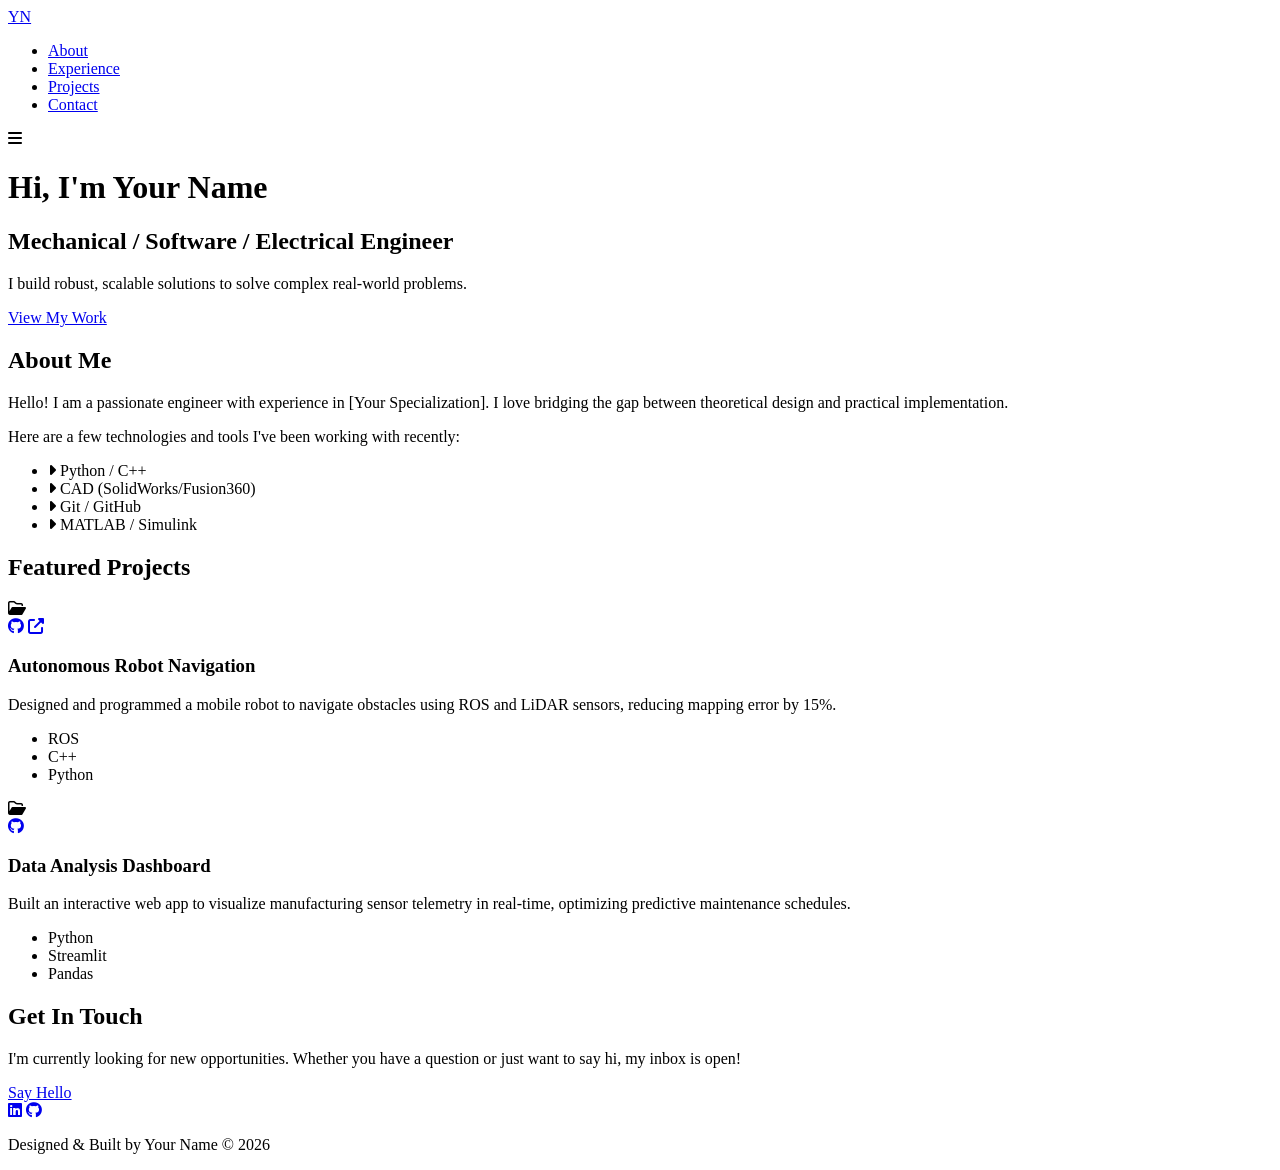
==== index.html @ bf757fcb "Add files via upload" ====
<!DOCTYPE html>
<html lang="en">
<head>
    <meta charset="UTF-8">
    <meta name="viewport" content="width=device-width, initial-scale=1.0">
    <title>Your Name | Engineering Portfolio</title>
    <link rel="stylesheet" href="style.css">
    <link rel="stylesheet" href="https://cdnjs.cloudflare.com/ajax/libs/font-awesome/6.4.0/css/all.min.css">
</head>
<body>

    <nav class="navbar">
        <div class="nav-container">
            <a href="#" class="nav-logo">YN</a>
            <ul class="nav-menu" id="nav-menu">
                <li><a href="#about" class="nav-link">About</a></li>
                <li><a href="#experience" class="nav-link">Experience</a></li>
                <li><a href="#projects" class="nav-link">Projects</a></li>
                <li><a href="#contact" class="nav-link">Contact</a></li>
            </ul>
            <div class="hamburger" id="hamburger">
                <i class="fas fa-bars"></i>
            </div>
        </div>
    </nav>

    <header class="hero">
        <div class="hero-content">
            <h1>Hi, I'm <span class="highlight">Your Name</span></h1>
            <h2>Mechanical / Software / Electrical Engineer</h2>
            <p>I build robust, scalable solutions to solve complex real-world problems.</p>
            <a href="#projects" class="btn">View My Work</a>
        </div>
    </header>

    <section id="about" class="section">
        <h2 class="section-title">About Me</h2>
        <div class="about-container">
            <div class="about-text">
                <p>Hello! I am a passionate engineer with experience in [Your Specialization]. I love bridging the gap between theoretical design and practical implementation.</p>
                <p>Here are a few technologies and tools I've been working with recently:</p>
                <ul class="skills-list">
                    <li><i class="fas fa-caret-right"></i> Python / C++</li>
                    <li><i class="fas fa-caret-right"></i> CAD (SolidWorks/Fusion360)</li>
                    <li><i class="fas fa-caret-right"></i> Git / GitHub</li>
                    <li><i class="fas fa-caret-right"></i> MATLAB / Simulink</li>
                </ul>
            </div>
        </div>
    </section>

    <section id="projects" class="section bg-light">
        <h2 class="section-title">Featured Projects</h2>
        <div class="projects-grid">
            
            <div class="project-card">
                <div class="project-content">
                    <div class="project-icons">
                        <i class="far fa-folder-open folder-icon"></i>
                        <div class="external-links">
                            <a href="#" target="_blank"><i class="fab fa-github"></i></a>
                            <a href="#" target="_blank"><i class="fas fa-external-link-alt"></i></a>
                        </div>
                    </div>
                    <h3>Autonomous Robot Navigation</h3>
                    <p>Designed and programmed a mobile robot to navigate obstacles using ROS and LiDAR sensors, reducing mapping error by 15%.</p>
                    <ul class="project-tech">
                        <li>ROS</li>
                        <li>C++</li>
                        <li>Python</li>
                    </ul>
                </div>
            </div>

            <div class="project-card">
                <div class="project-content">
                    <div class="project-icons">
                        <i class="far fa-folder-open folder-icon"></i>
                        <div class="external-links">
                            <a href="#" target="_blank"><i class="fab fa-github"></i></a>
                        </div>
                    </div>
                    <h3>Data Analysis Dashboard</h3>
                    <p>Built an interactive web app to visualize manufacturing sensor telemetry in real-time, optimizing predictive maintenance schedules.</p>
                    <ul class="project-tech">
                        <li>Python</li>
                        <li>Streamlit</li>
                        <li>Pandas</li>
                    </ul>
                </div>
            </div>

        </div>
    </section>

    <section id="contact" class="section contact-section">
        <h2>Get In Touch</h2>
        <p>I'm currently looking for new opportunities. Whether you have a question or just want to say hi, my inbox is open!</p>
        <a href="mailto:your.email@example.com" class="btn">Say Hello</a>
        <div class="social-links">
            <a href="#" target="_blank"><i class="fab fa-linkedin"></i></a>
            <a href="#" target="_blank"><i class="fab fa-github"></i></a>
        </div>
    </section>

    <footer>
        <p>Designed & Built by Your Name &copy; 2026</p>
    </footer>

    <script src="script.js"></script>
</body>
</html>
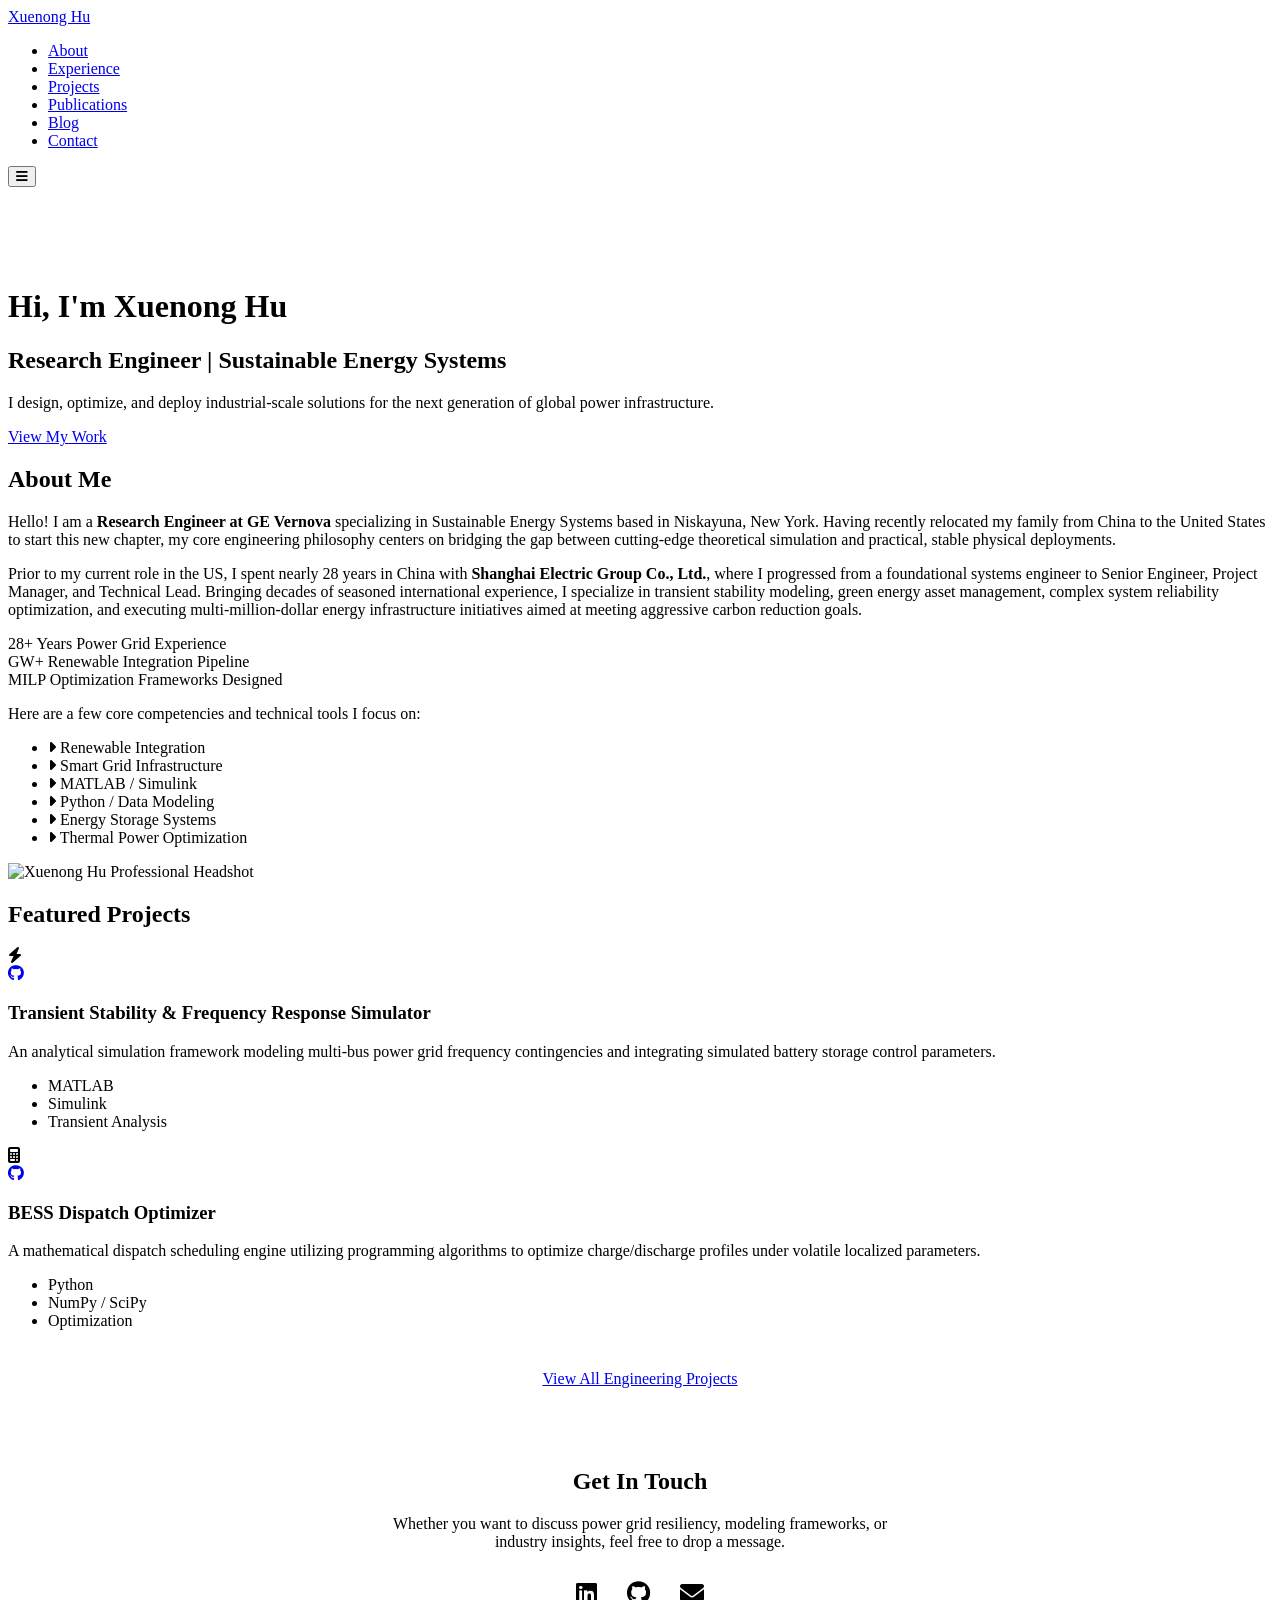
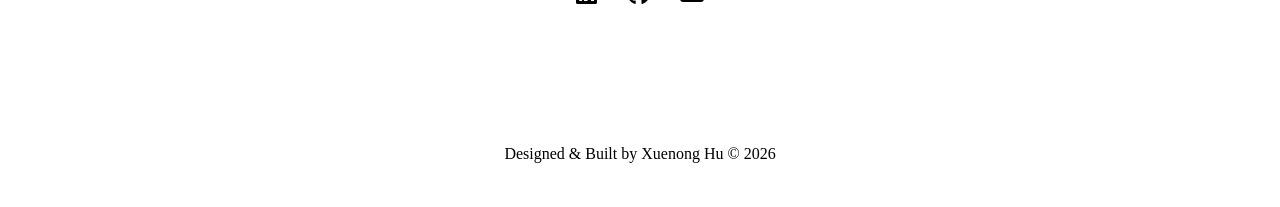
==== commit d5c3b247: "Update index.html" ====
--- a/index.html
+++ b/index.html
@@ -3,110 +3,203 @@
 <head>
     <meta charset="UTF-8">
     <meta name="viewport" content="width=device-width, initial-scale=1.0">
-    <title>Your Name | Engineering Portfolio</title>
+    <title>Xuenong Hu | Engineering Portfolio</title>
     <link rel="stylesheet" href="style.css">
     <link rel="stylesheet" href="https://cdnjs.cloudflare.com/ajax/libs/font-awesome/6.4.0/css/all.min.css">
+
+    <link rel="help" type="text/markdown" href="/llms.txt">
+
+    <meta name="description" content="Professional engineering portfolio of Xuenong Hu, Research Engineer at GE Vernova. Specializing in Sustainable Energy Systems, smart grids, and utility-scale power infrastructure design.">
+    <meta name="keywords" content="Xuenong Hu, GE Vernova, Shanghai Electric, Research Engineer, Power Systems Engineering, Sustainable Energy, Smart Grid, Tsinghua University Portfolio">
+    <meta name="author" content="Xuenong Hu">
+
+    <meta property="og:type" content="website">
+    <meta property="og:url" content="https://xuenonghu.github.io/index.html">
+    <meta property="og:title" content="Xuenong Hu | Sustainable Energy Research Engineer">
+    <meta property="og:description" content="Designing, optimizing, and deploying industrial-scale solutions for the next generation of global power infrastructure.">
+    <meta property="og:image" content="https://xuenonghu.github.io/headshot.jpg">
+
+    <script type="application/ld+json">
+    {
+      "@context": "https://schema.org",
+      "@type": "Person",
+      "name": "Xuenong Hu",
+      "jobTitle": "Research Engineer",
+      "worksFor": {
+        "@type": "Organization",
+        "name": "GE Vernova"
+      },
+      "alumniOf": {
+        "@type": "Organization",
+        "name": "Tsinghua University"
+      },
+      "address": {
+        "@type": "PostalAddress",
+        "addressLocality": "Niskayuna",
+        "addressRegion": "NY",
+        "addressCountry": "US"
+      },
+      "url": "https://xuenonghu.github.io/index.html",
+      "sameAs": [
+        "https://www.linkedin.com/in/xuenong-hu-925019416",
+        "https://github.com/xuenonghu",
+        "https://x.com/XuenongHu",
+        "https://www.instagram.com/xuenong.hu/",
+        "https://www.facebook.com/profile.php?id=61590784588778"
+      ],
+      "knowsAbout": ["Sustainable Energy Systems", "Smart Grid Infrastructure", "Power Systems Engineering", "Transient Stability Modeling", "Renewable Integration"]
+    }
+    </script>
+
+    <style>
+        /* Structural layout corrections to prevent Navbar overlapping hero elements */
+        main {
+            padding-top: 80px;
+        }
+        @media (max-width: 768px) {
+            main {
+                padding-top: 60px;
+            }
+            .hero {
+                height: auto !important;
+                padding: 100px 20px !important;
+            }
+        }
+    </style>
 </head>
 <body>
 
     <nav class="navbar">
         <div class="nav-container">
-            <a href="#" class="nav-logo">YN</a>
+            <a href="#" class="nav-logo">Xuenong Hu</a>
             <ul class="nav-menu" id="nav-menu">
                 <li><a href="#about" class="nav-link">About</a></li>
-                <li><a href="#experience" class="nav-link">Experience</a></li>
-                <li><a href="#projects" class="nav-link">Projects</a></li>
+                <li><a href="experience.html" class="nav-link">Experience</a></li>
+                <li><a href="projects.html" class="nav-link">Projects</a></li>
+                <li><a href="publications.html" class="nav-link">Publications</a></li>
+                <li><a href="blog.html" class="nav-link">Blog</a></li>
                 <li><a href="#contact" class="nav-link">Contact</a></li>
             </ul>
-            <div class="hamburger" id="hamburger">
+            <button class="hamburger" id="hamburger" aria-label="Toggle navigation menu">
                 <i class="fas fa-bars"></i>
-            </div>
+            </button>
         </div>
     </nav>
 
-    <header class="hero">
-        <div class="hero-content">
-            <h1>Hi, I'm <span class="highlight">Your Name</span></h1>
-            <h2>Mechanical / Software / Electrical Engineer</h2>
-            <p>I build robust, scalable solutions to solve complex real-world problems.</p>
-            <a href="#projects" class="btn">View My Work</a>
-        </div>
-    </header>
-
-    <section id="about" class="section">
-        <h2 class="section-title">About Me</h2>
-        <div class="about-container">
-            <div class="about-text">
-                <p>Hello! I am a passionate engineer with experience in [Your Specialization]. I love bridging the gap between theoretical design and practical implementation.</p>
-                <p>Here are a few technologies and tools I've been working with recently:</p>
-                <ul class="skills-list">
-                    <li><i class="fas fa-caret-right"></i> Python / C++</li>
-                    <li><i class="fas fa-caret-right"></i> CAD (SolidWorks/Fusion360)</li>
-                    <li><i class="fas fa-caret-right"></i> Git / GitHub</li>
-                    <li><i class="fas fa-caret-right"></i> MATLAB / Simulink</li>
-                </ul>
-            </div>
-        </div>
-    </section>
-
-    <section id="projects" class="section bg-light">
-        <h2 class="section-title">Featured Projects</h2>
-        <div class="projects-grid">
+    <main>
+        <header class="hero">
+            <div class="hero-content">
+                <h1>Hi, I'm <span class="highlight">Xuenong Hu</span></h1>
+                <h2>Research Engineer | Sustainable Energy Systems</h2>
+                <p>I design, optimize, and deploy industrial-scale solutions for the next generation of global power infrastructure.</p>
+                <a href="projects.html" class="btn">View My Work</a>
+            </div>
+        </header>
+
+        <section id="about" class="section">
+            <h2 class="section-title">About Me</h2>
+            <div class="about-container">
+                <div class="about-text">
+                    <p>Hello! I am a <strong>Research Engineer at GE Vernova</strong> specializing in Sustainable Energy Systems based in Niskayuna, New York. Having recently relocated my family from China to the United States to start this new chapter, my core engineering philosophy centers on bridging the gap between cutting-edge theoretical simulation and practical, stable physical deployments.</p>
+                    
+                    <p>Prior to my current role in the US, I spent nearly 28 years in China with <strong>Shanghai Electric Group Co., Ltd.</strong>, where I progressed from a foundational systems engineer to Senior Engineer, Project Manager, and Technical Lead. Bringing decades of seasoned international experience, I specialize in transient stability modeling, green energy asset management, complex system reliability optimization, and executing multi-million-dollar energy infrastructure initiatives aimed at meeting aggressive carbon reduction goals.</p>
+                    
+                    <div class="metrics-dashboard">
+                        <div class="metric-item">
+                            <span class="metric-number">28+</span>
+                            <span class="metric-label">Years Power Grid Experience</span>
+                        </div>
+                        <div class="metric-item">
+                            <span class="metric-number">GW+</span>
+                            <span class="metric-label">Renewable Integration Pipeline</span>
+                        </div>
+                        <div class="metric-item">
+                            <span class="metric-number">MILP</span>
+                            <span class="metric-label">Optimization Frameworks Designed</span>
+                        </div>
+                    </div>
+
+                    <p>Here are a few core competencies and technical tools I focus on:</p>
+                    <ul class="skills-list">
+                        <li><i class="fas fa-caret-right class-accent-icon"></i> Renewable Integration</li>
+                        <li><i class="fas fa-caret-right class-accent-icon"></i> Smart Grid Infrastructure</li>
+                        <li><i class="fas fa-caret-right class-accent-icon"></i> MATLAB / Simulink</li>
+                        <li><i class="fas fa-caret-right class-accent-icon"></i> Python / Data Modeling</li>
+                        <li><i class="fas fa-caret-right class-accent-icon"></i> Energy Storage Systems</li>
+                        <li><i class="fas fa-caret-right class-accent-icon"></i> Thermal Power Optimization</li>
+                    </ul>
+                </div>
+
+                <div class="about-image">
+                    <img src="headshot.jpg" alt="Xuenong Hu Professional Headshot" loading="lazy">
+                </div>
+            </div>
+        </section>
+
+        <section id="projects" class="section bg-light">
+            <h2 class="section-title">Featured Projects</h2>
+            <div class="projects-grid">
+                
+                <div class="project-card">
+                    <div class="project-content">
+                        <div class="project-icons">
+                            <i class="fas fa-bolt project-type-icon"></i>
+                            <div class="external-links">
+                                <a href="https://github.com/xuenonghu" target="_blank" rel="noopener me" aria-label="GitHub Repository"><i class="fa-brands fa-github"></i></a>
+                            </div>
+                        </div>
+                        <h3>Transient Stability & Frequency Response Simulator</h3>
+                        <p class="project-description">An analytical simulation framework modeling multi-bus power grid frequency contingencies and integrating simulated battery storage control parameters.</p>
+                        <ul class="project-tech">
+                            <li>MATLAB</li>
+                            <li>Simulink</li>
+                            <li>Transient Analysis</li>
+                        </ul>
+                    </div>
+                </div>
+
+                <div class="project-card">
+                    <div class="project-content">
+                        <div class="project-icons">
+                            <i class="fas fa-calculator project-type-icon"></i>
+                            <div class="external-links">
+                                <a href="https://github.com/xuenonghu" target="_blank" rel="noopener me" aria-label="GitHub Repository"><i class="fa-brands fa-github"></i></a>
+                            </div>
+                        </div>
+                        <h3>BESS Dispatch Optimizer</h3>
+                        <p class="project-description">A mathematical dispatch scheduling engine utilizing programming algorithms to optimize charge/discharge profiles under volatile localized parameters.</p>
+                        <ul class="project-tech">
+                            <li>Python</li>
+                            <li>NumPy / SciPy</li>
+                            <li>Optimization</li>
+                        </ul>
+                    </div>
+                </div>
+
+            </div>
             
-            <div class="project-card">
-                <div class="project-content">
-                    <div class="project-icons">
-                        <i class="far fa-folder-open folder-icon"></i>
-                        <div class="external-links">
-                            <a href="#" target="_blank"><i class="fab fa-github"></i></a>
-                            <a href="#" target="_blank"><i class="fas fa-external-link-alt"></i></a>
-                        </div>
-                    </div>
-                    <h3>Autonomous Robot Navigation</h3>
-                    <p>Designed and programmed a mobile robot to navigate obstacles using ROS and LiDAR sensors, reducing mapping error by 15%.</p>
-                    <ul class="project-tech">
-                        <li>ROS</li>
-                        <li>C++</li>
-                        <li>Python</li>
-                    </ul>
-                </div>
-            </div>
-
-            <div class="project-card">
-                <div class="project-content">
-                    <div class="project-icons">
-                        <i class="far fa-folder-open folder-icon"></i>
-                        <div class="external-links">
-                            <a href="#" target="_blank"><i class="fab fa-github"></i></a>
-                        </div>
-                    </div>
-                    <h3>Data Analysis Dashboard</h3>
-                    <p>Built an interactive web app to visualize manufacturing sensor telemetry in real-time, optimizing predictive maintenance schedules.</p>
-                    <ul class="project-tech">
-                        <li>Python</li>
-                        <li>Streamlit</li>
-                        <li>Pandas</li>
-                    </ul>
-                </div>
-            </div>
-
-        </div>
-    </section>
-
-    <section id="contact" class="section contact-section">
-        <h2>Get In Touch</h2>
-        <p>I'm currently looking for new opportunities. Whether you have a question or just want to say hi, my inbox is open!</p>
-        <a href="mailto:your.email@example.com" class="btn">Say Hello</a>
-        <div class="social-links">
-            <a href="#" target="_blank"><i class="fab fa-linkedin"></i></a>
-            <a href="#" target="_blank"><i class="fab fa-github"></i></a>
-        </div>
-    </section>
-
-    <footer>
-        <p>Designed & Built by Your Name &copy; 2026</p>
+            <div class="section-action-wrapper" style="text-align: center; margin-top: 40px;">
+                <a href="projects.html" class="btn btn-sm">View All Engineering Projects</a>
+            </div>
+        </section>
+
+        <!-- Dynamic Contact Anchor Block -->
+        <section id="contact" class="section" style="padding: 60px 20px; text-align: center;">
+            <h2 class="section-title">Get In Touch</h2>
+            <p style="max-width: 500px; margin: 0 auto 30px auto; color: var(--light-slate);">
+                Whether you want to discuss power grid resiliency, modeling frameworks, or industry insights, feel free to drop a message.
+            </p>
+            <div style="display: flex; justify-content: center; gap: 30px; font-size: 1.5rem;">
+                <a href="https://www.linkedin.com/in/xuenong-hu-925019416" target="_blank" rel="noopener me" style="color: var(--accent);"><i class="fab fa-linkedin"></i></a>
+                <a href="https://github.com/xuenonghu" target="_blank" rel="noopener me" style="color: var(--white);"><i class="fab fa-github"></i></a>
+                <a href="mailto:your-email@example.com" style="color: var(--light-slate);"><i class="fas fa-envelope"></i></a>
+            </div>
+        </section>
+    </main>
+
+    <footer style="padding: 20px 0; text-align: center; border-top: 1px solid rgba(255,255,255,0.05); margin-top: 40px;">
+        <p>Designed & Built by Xuenong Hu &copy; 2026</p>
     </footer>
 
-    <script src="script.js"></script>
 </body>
-</html>+</html>
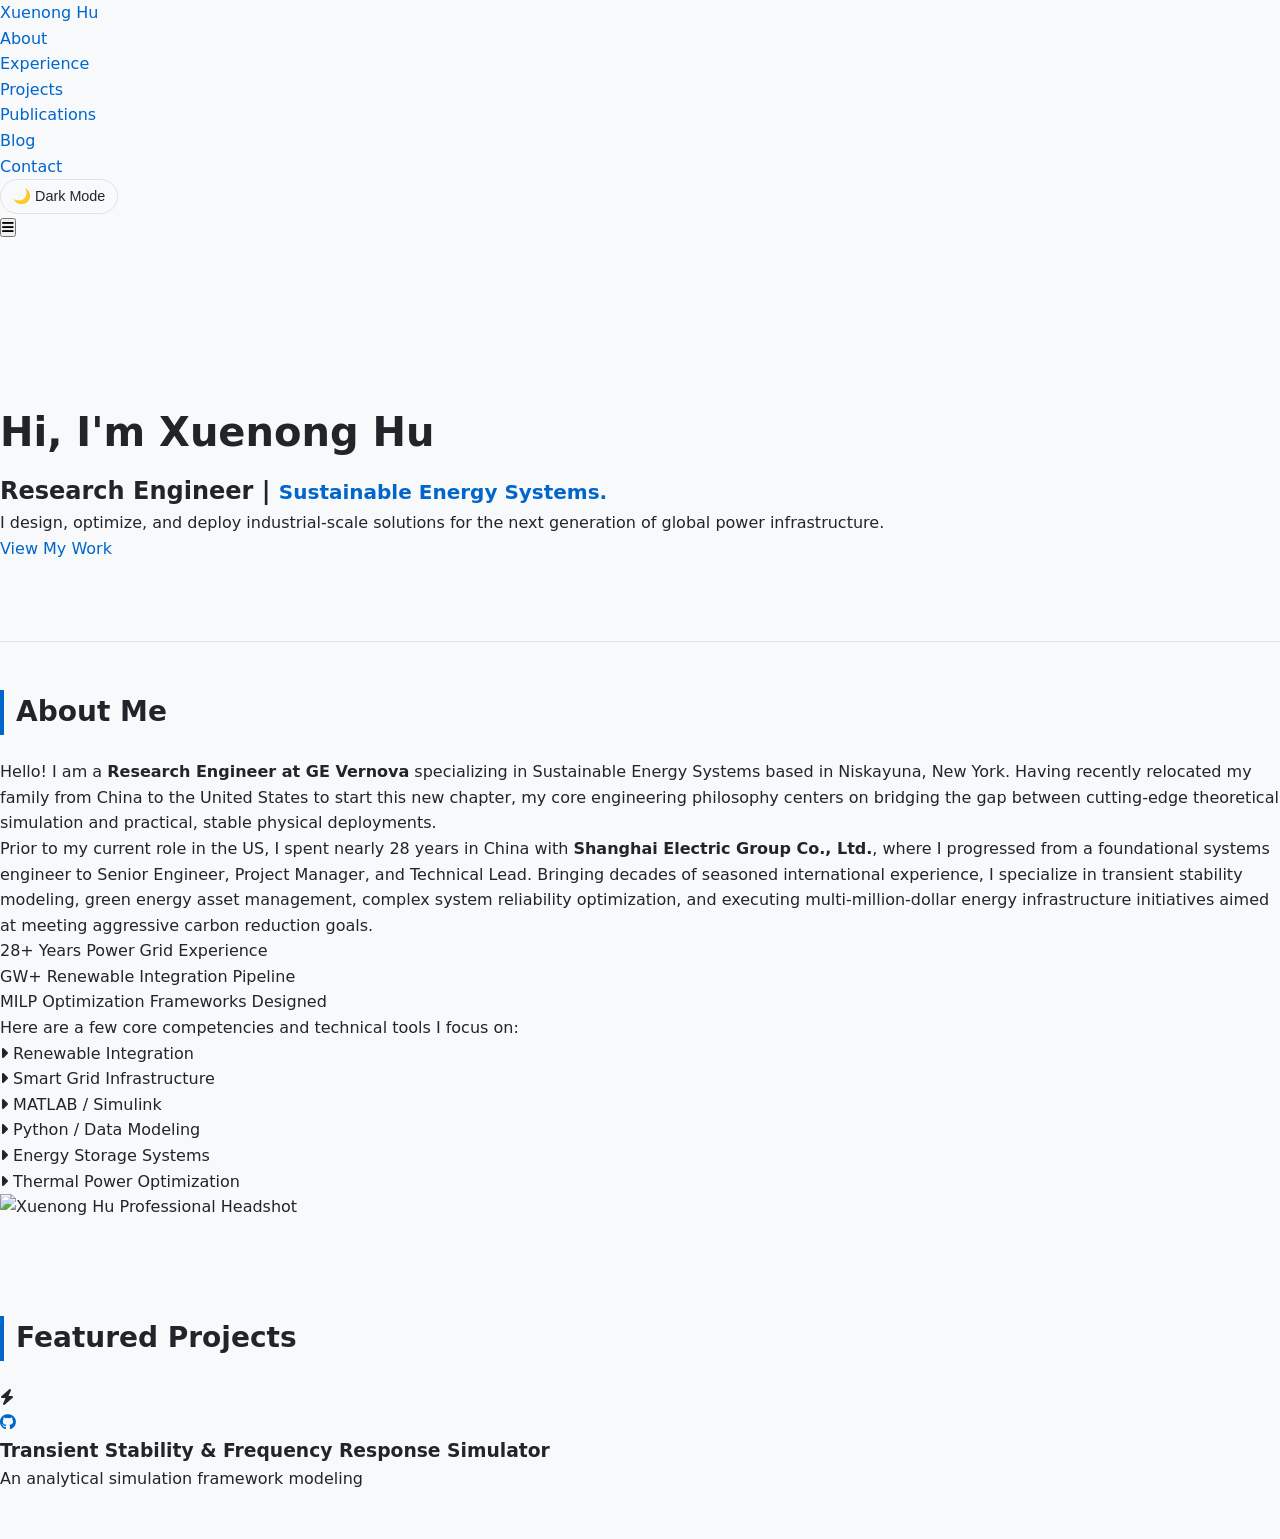
==== commit 451217b7: "Update index.html" ====
--- a/index.html
+++ b/index.html
@@ -79,6 +79,7 @@
                 <li><a href="publications.html" class="nav-link">Publications</a></li>
                 <li><a href="blog.html" class="nav-link">Blog</a></li>
                 <li><a href="#contact" class="nav-link">Contact</a></li>
+                <li><button id="theme-toggle" class="theme-btn">🌙 Dark Mode</button></li>
             </ul>
             <button class="hamburger" id="hamburger" aria-label="Toggle navigation menu">
                 <i class="fas fa-bars"></i>
@@ -90,7 +91,7 @@
         <header class="hero">
             <div class="hero-content">
                 <h1>Hi, I'm <span class="highlight">Xuenong Hu</span></h1>
-                <h2>Research Engineer | Sustainable Energy Systems</h2>
+                <h2>Research Engineer | <span class="typing-text">Sustainable Energy Systems.</span></h2>
                 <p>I design, optimize, and deploy industrial-scale solutions for the next generation of global power infrastructure.</p>
                 <a href="projects.html" class="btn">View My Work</a>
             </div>
@@ -149,57 +150,4 @@
                             </div>
                         </div>
                         <h3>Transient Stability & Frequency Response Simulator</h3>
-                        <p class="project-description">An analytical simulation framework modeling multi-bus power grid frequency contingencies and integrating simulated battery storage control parameters.</p>
-                        <ul class="project-tech">
-                            <li>MATLAB</li>
-                            <li>Simulink</li>
-                            <li>Transient Analysis</li>
-                        </ul>
-                    </div>
-                </div>
-
-                <div class="project-card">
-                    <div class="project-content">
-                        <div class="project-icons">
-                            <i class="fas fa-calculator project-type-icon"></i>
-                            <div class="external-links">
-                                <a href="https://github.com/xuenonghu" target="_blank" rel="noopener me" aria-label="GitHub Repository"><i class="fa-brands fa-github"></i></a>
-                            </div>
-                        </div>
-                        <h3>BESS Dispatch Optimizer</h3>
-                        <p class="project-description">A mathematical dispatch scheduling engine utilizing programming algorithms to optimize charge/discharge profiles under volatile localized parameters.</p>
-                        <ul class="project-tech">
-                            <li>Python</li>
-                            <li>NumPy / SciPy</li>
-                            <li>Optimization</li>
-                        </ul>
-                    </div>
-                </div>
-
-            </div>
-            
-            <div class="section-action-wrapper" style="text-align: center; margin-top: 40px;">
-                <a href="projects.html" class="btn btn-sm">View All Engineering Projects</a>
-            </div>
-        </section>
-
-        <!-- Dynamic Contact Anchor Block -->
-        <section id="contact" class="section" style="padding: 60px 20px; text-align: center;">
-            <h2 class="section-title">Get In Touch</h2>
-            <p style="max-width: 500px; margin: 0 auto 30px auto; color: var(--light-slate);">
-                Whether you want to discuss power grid resiliency, modeling frameworks, or industry insights, feel free to drop a message.
-            </p>
-            <div style="display: flex; justify-content: center; gap: 30px; font-size: 1.5rem;">
-                <a href="https://www.linkedin.com/in/xuenong-hu-925019416" target="_blank" rel="noopener me" style="color: var(--accent);"><i class="fab fa-linkedin"></i></a>
-                <a href="https://github.com/xuenonghu" target="_blank" rel="noopener me" style="color: var(--white);"><i class="fab fa-github"></i></a>
-                <a href="mailto:your-email@example.com" style="color: var(--light-slate);"><i class="fas fa-envelope"></i></a>
-            </div>
-        </section>
-    </main>
-
-    <footer style="padding: 20px 0; text-align: center; border-top: 1px solid rgba(255,255,255,0.05); margin-top: 40px;">
-        <p>Designed & Built by Xuenong Hu &copy; 2026</p>
-    </footer>
-
-</body>
-</html>
+                        <p class="project-description">An analytical simulation framework modeling
--- a/style.css
+++ b/style.css
@@ -0,0 +1,177 @@
+/* ==========================================================================
+   Variables & Theming
+   ========================================================================== */
+:root {
+    --bg-color: #f8f9fa;
+    --text-color: #212529;
+    --text-muted: #6c757d;
+    --accent-color: #0066cc; /* Academic Blue */
+    --card-bg: #ffffff;
+    --border-color: #dee2e6;
+    --transition-speed: 0.3s;
+}
+
+[data-theme="dark"] {
+    --bg-color: #0f141c;
+    --text-color: #e4e6eb;
+    --text-muted: #a0aab4;
+    --accent-color: #38bdf8; /* Cyber Blue */
+    --card-bg: #1e2530;
+    --border-color: #2d3748;
+}
+
+/* ==========================================================================
+   Reset & Base Styles
+   ========================================================================== */
+* {
+    margin: 0;
+    padding: 0;
+    box-sizing: border-box;
+}
+
+body {
+    font-family: system-ui, -apple-system, BlinkMacSystemFont, 'Segoe UI', Roboto, Oxygen, Ubuntu, Cantarell, sans-serif;
+    background-color: var(--bg-color);
+    color: var(--text-color);
+    line-height: 1.6;
+    transition: background-color var(--transition-speed), color var(--transition-speed);
+}
+
+a {
+    color: var(--accent-color);
+    text-decoration: none;
+    transition: opacity var(--transition-speed);
+}
+
+a:hover {
+    opacity: 0.8;
+}
+
+.container {
+    max-width: 1000px;
+    margin: 0 auto;
+    padding: 2rem;
+}
+
+/* ==========================================================================
+   Header & Navigation
+   ========================================================================== */
+header {
+    display: flex;
+    justify-content: space-between;
+    align-items: center;
+    padding: 1.5rem 0;
+    border-bottom: 1px solid var(--border-color);
+}
+
+nav .nav-links {
+    display: flex;
+    list-style: none;
+    gap: 1.5rem;
+    align-items: center;
+}
+
+#theme-toggle {
+    background: none;
+    border: 1px solid var(--border-color);
+    padding: 0.5rem 0.75rem;
+    border-radius: 20px;
+    cursor: pointer;
+    color: var(--text-color);
+    font-size: 0.9rem;
+    transition: all var(--transition-speed);
+}
+
+#theme-toggle:hover {
+    background-color: var(--border-color);
+}
+
+/* ==========================================================================
+   Hero Section (Research Focus)
+   ========================================================================== */
+.hero {
+    padding: 5rem 0;
+}
+
+.hero h1 {
+    font-size: 2.5rem;
+    margin-bottom: 0.5rem;
+}
+
+.hero .typing-text {
+    font-size: 1.25rem;
+    color: var(--accent-color);
+    font-weight: 600;
+    min-height: 1.8rem; /* Prevents layout shift */
+}
+
+/* ==========================================================================
+   Sections (Publications, Projects, Experience)
+   ========================================================================== */
+section {
+    padding: 3rem 0;
+}
+
+section h2 {
+    font-size: 1.75rem;
+    margin-bottom: 1.5rem;
+    border-left: 4px solid var(--accent-color);
+    padding-left: 0.75rem;
+}
+
+.grid {
+    display: grid;
+    grid-template-columns: repeat(auto-fit, minmax(300px, 1fr));
+    gap: 1.5rem;
+}
+
+.card {
+    background-color: var(--card-bg);
+    border: 1px solid var(--border-color);
+    border-radius: 8px;
+    padding: 1.5rem;
+    transition: transform var(--transition-speed), box-shadow var(--transition-speed);
+}
+
+.card:hover {
+    transform: translateY(-4px);
+    box-shadow: 0 4px 20px rgba(0, 0, 0, 0.1);
+}
+
+/* Publication Specifics */
+.pub-authors {
+    font-size: 0.9rem;
+    color: var(--text-muted);
+    margin: 0.25rem 0;
+}
+
+.pub-venue {
+    font-style: italic;
+    font-size: 0.9rem;
+    color: var(--accent-color);
+}
+
+.tags {
+    display: flex;
+    flex-wrap: wrap;
+    gap: 0.5rem;
+    margin-top: 1rem;
+}
+
+.tag {
+    background-color: var(--border-color);
+    color: var(--text-color);
+    font-size: 0.75rem;
+    padding: 0.25rem 0.5rem;
+    border-radius: 4px;
+}
+
+/* Footer */
+footer {
+    text-align: center;
+    padding: 2rem 0;
+    margin-top: 4rem;
+    border-top: 1px solid var(--border-color);
+    color: var(--text-muted);
+    font-size: 0.9rem;
+}
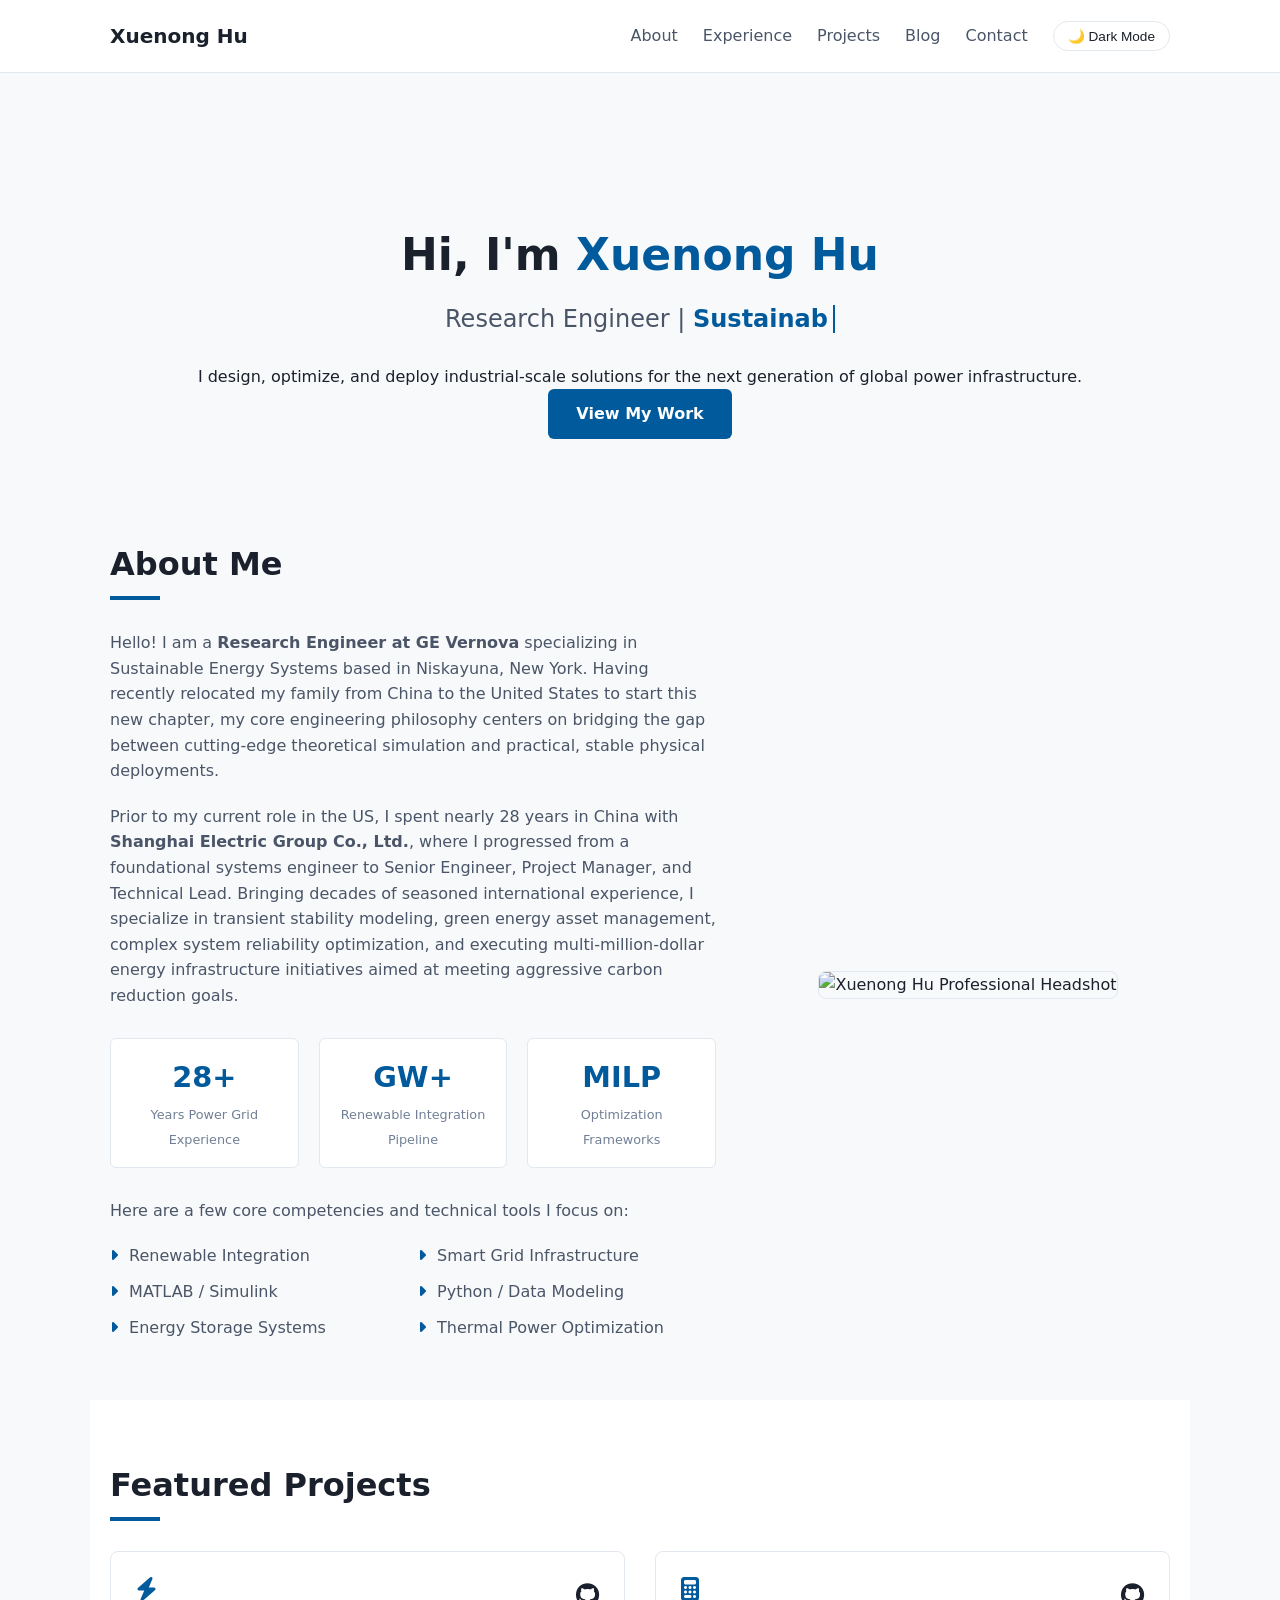
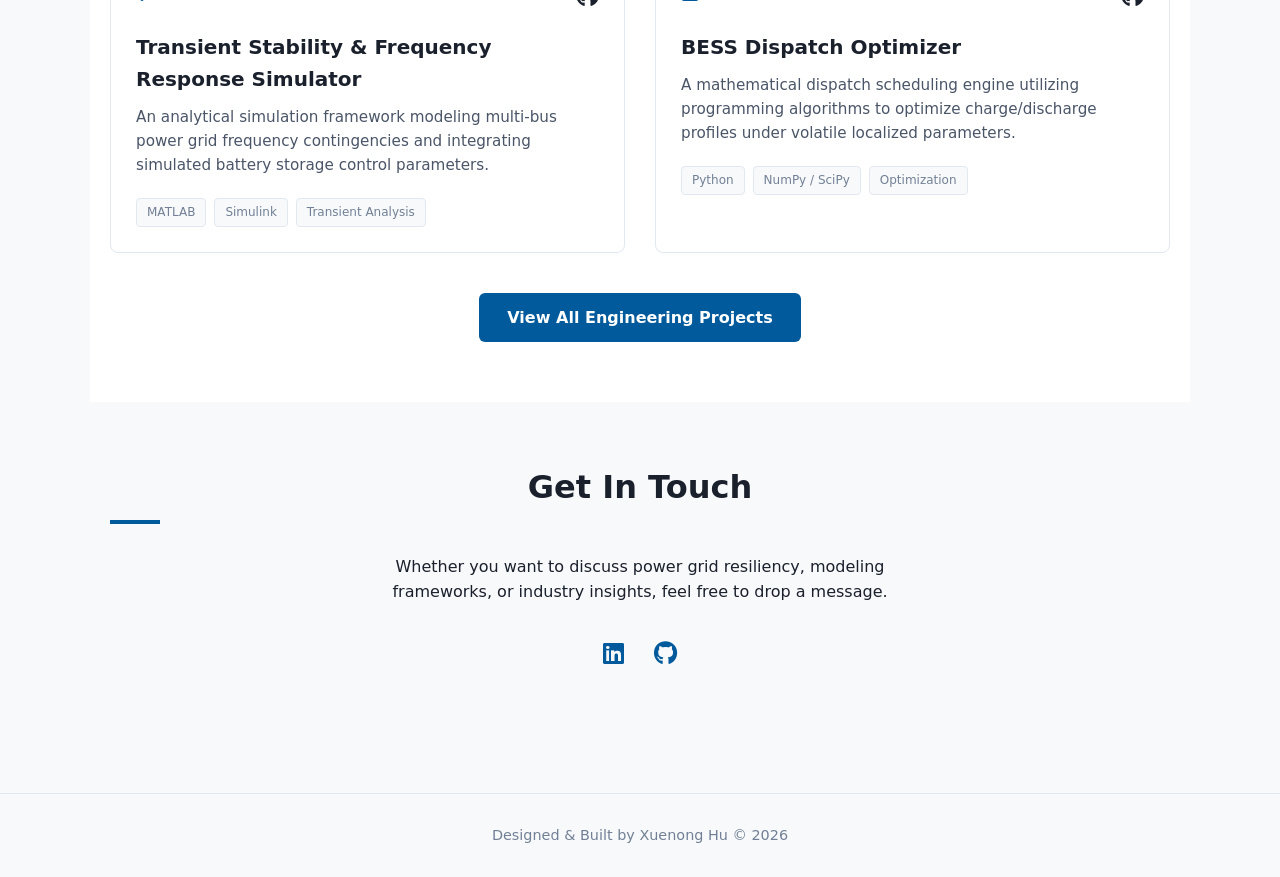
==== commit e1b08678: "Update index.html" ====
--- a/index.html
+++ b/index.html
@@ -50,33 +50,16 @@
       "knowsAbout": ["Sustainable Energy Systems", "Smart Grid Infrastructure", "Power Systems Engineering", "Transient Stability Modeling", "Renewable Integration"]
     }
     </script>
-
-    <style>
-        /* Structural layout corrections to prevent Navbar overlapping hero elements */
-        main {
-            padding-top: 80px;
-        }
-        @media (max-width: 768px) {
-            main {
-                padding-top: 60px;
-            }
-            .hero {
-                height: auto !important;
-                padding: 100px 20px !important;
-            }
-        }
-    </style>
 </head>
 <body>
 
     <nav class="navbar">
         <div class="nav-container">
-            <a href="#" class="nav-logo">Xuenong Hu</a>
+            <a href="index.html" class="nav-logo">Xuenong Hu</a>
             <ul class="nav-menu" id="nav-menu">
                 <li><a href="#about" class="nav-link">About</a></li>
                 <li><a href="experience.html" class="nav-link">Experience</a></li>
                 <li><a href="projects.html" class="nav-link">Projects</a></li>
-                <li><a href="publications.html" class="nav-link">Publications</a></li>
                 <li><a href="blog.html" class="nav-link">Blog</a></li>
                 <li><a href="#contact" class="nav-link">Contact</a></li>
                 <li><button id="theme-toggle" class="theme-btn">🌙 Dark Mode</button></li>
@@ -87,7 +70,7 @@
         </div>
     </nav>
 
-    <main>
+    <main style="padding-top: 80px;">
         <header class="hero">
             <div class="hero-content">
                 <h1>Hi, I'm <span class="highlight">Xuenong Hu</span></h1>
@@ -116,7 +99,7 @@
                         </div>
                         <div class="metric-item">
                             <span class="metric-number">MILP</span>
-                            <span class="metric-label">Optimization Frameworks Designed</span>
+                            <span class="metric-label">Optimization Frameworks</span>
                         </div>
                     </div>
 
@@ -144,10 +127,62 @@
                 <div class="project-card">
                     <div class="project-content">
                         <div class="project-icons">
-                            <i class="fas fa-bolt project-type-icon"></i>
+                            <i class="fas fa-bolt"></i>
                             <div class="external-links">
-                                <a href="https://github.com/xuenonghu" target="_blank" rel="noopener me" aria-label="GitHub Repository"><i class="fa-brands fa-github"></i></a>
+                                <a href="https://github.com/xuenonghu" target="_blank" rel="noopener" aria-label="GitHub Repository"><i class="fa-brands fa-github"></i></a>
                             </div>
                         </div>
                         <h3>Transient Stability & Frequency Response Simulator</h3>
-                        <p class="project-description">An analytical simulation framework modeling
+                        <p class="project-description">An analytical simulation framework modeling multi-bus power grid frequency contingencies and integrating simulated battery storage control parameters.</p>
+                        <ul class="project-tech">
+                            <li>MATLAB</li>
+                            <li>Simulink</li>
+                            <li>Transient Analysis</li>
+                        </ul>
+                    </div>
+                </div>
+
+                <div class="project-card">
+                    <div class="project-content">
+                        <div class="project-icons">
+                            <i class="fas fa-calculator"></i>
+                            <div class="external-links">
+                                <a href="https://github.com/xuenonghu" target="_blank" rel="noopener" aria-label="GitHub Repository"><i class="fa-brands fa-github"></i></a>
+                            </div>
+                        </div>
+                        <h3>BESS Dispatch Optimizer</h3>
+                        <p class="project-description">A mathematical dispatch scheduling engine utilizing programming algorithms to optimize charge/discharge profiles under volatile localized parameters.</p>
+                        <ul class="project-tech">
+                            <li>Python</li>
+                            <li>NumPy / SciPy</li>
+                            <li>Optimization</li>
+                        </ul>
+                    </div>
+                </div>
+
+            </div>
+            
+            <div style="text-align: center; margin-top: 40px;">
+                <a href="projects.html" class="btn">View All Engineering Projects</a>
+            </div>
+        </section>
+
+        <section id="contact" class="section" style="padding: 60px 20px; text-align: center;">
+            <h2 class="section-title">Get In Touch</h2>
+            <p style="max-width: 500px; margin: 0 auto 30px auto;">
+                Whether you want to discuss power grid resiliency, modeling frameworks, or industry insights, feel free to drop a message.
+            </p>
+            <div style="display: flex; justify-content: center; gap: 30px; font-size: 1.5rem;">
+                <a href="https://www.linkedin.com/in/xuenong-hu-925019416" target="_blank" rel="noopener"><i class="fab fa-linkedin"></i></a>
+                <a href="https://github.com/xuenonghu" target="_blank" rel="noopener"><i class="fab fa-github"></i></a>
+            </div>
+        </section>
+    </main>
+
+    <footer>
+        <p>Designed & Built by Xuenong Hu &copy; 2026</p>
+    </footer>
+
+    <script src="script.js"></script>
+</body>
+</html>
--- a/style.css
+++ b/style.css
@@ -1,27 +1,32 @@
 /* ==========================================================================
-   Variables & Theming
+   Global Theme & Custom CSS Variables
    ========================================================================== */
 :root {
-    --bg-color: #f8f9fa;
-    --text-color: #212529;
-    --text-muted: #6c757d;
-    --accent-color: #0066cc; /* Academic Blue */
-    --card-bg: #ffffff;
-    --border-color: #dee2e6;
-    --transition-speed: 0.3s;
-}
-
+    --bg-main: #f8f9fa;
+    --bg-light: #ffffff;
+    --text-primary: #1a202c;
+    --text-secondary: #4a5568;
+    --text-muted: #718096;
+    --accent: #005a9c; /* Professional Power Systems Blue */
+    --white: #ffffff;
+    --border: #e2e8f0;
+    --transition: all 0.3s ease;
+}
+
+/* Dark mode configurations triggered safely via JavaScript */
 [data-theme="dark"] {
-    --bg-color: #0f141c;
-    --text-color: #e4e6eb;
-    --text-muted: #a0aab4;
-    --accent-color: #38bdf8; /* Cyber Blue */
-    --card-bg: #1e2530;
-    --border-color: #2d3748;
-}
-
-/* ==========================================================================
-   Reset & Base Styles
+    --bg-main: #0a0f1d;
+    --bg-light: #131c2e;
+    --text-primary: #f7fafc;
+    --text-secondary: #cbd5e1;
+    --text-muted: #94a3b8;
+    --accent: #38bdf8; /* Energy Cyan */
+    --white: #ffffff;
+    --border: #1e293b;
+}
+
+/* ==========================================================================
+   Base Component Overrides
    ========================================================================== */
 * {
     margin: 0;
@@ -30,148 +35,336 @@
 }
 
 body {
-    font-family: system-ui, -apple-system, BlinkMacSystemFont, 'Segoe UI', Roboto, Oxygen, Ubuntu, Cantarell, sans-serif;
-    background-color: var(--bg-color);
-    color: var(--text-color);
+    font-family: system-ui, -apple-system, BlinkMacSystemFont, 'Segoe UI', Roboto, sans-serif;
+    background-color: var(--bg-main);
+    color: var(--text-primary);
     line-height: 1.6;
-    transition: background-color var(--transition-speed), color var(--transition-speed);
+    transition: background-color var(--transition), color var(--transition);
 }
 
 a {
-    color: var(--accent-color);
+    color: var(--accent);
     text-decoration: none;
-    transition: opacity var(--transition-speed);
+    transition: var(--transition);
 }
 
 a:hover {
     opacity: 0.8;
 }
 
-.container {
-    max-width: 1000px;
+/* Structural Spacing Containers */
+.section {
+    padding: 60px 20px;
+    max-width: 1100px;
     margin: 0 auto;
-    padding: 2rem;
-}
-
-/* ==========================================================================
-   Header & Navigation
-   ========================================================================== */
-header {
+}
+
+.bg-light {
+    background-color: var(--bg-light) !important;
+}
+
+/* ==========================================================================
+   Unified Navigation Design
+   ========================================================================== */
+.navbar {
+    position: fixed;
+    top: 0;
+    left: 0;
+    width: 100%;
+    background-color: var(--bg-light);
+    border-bottom: 1px solid var(--border);
+    z-index: 1000;
+    transition: background-color var(--transition), border var(--transition);
+}
+
+.nav-container {
     display: flex;
     justify-content: space-between;
     align-items: center;
-    padding: 1.5rem 0;
-    border-bottom: 1px solid var(--border-color);
-}
-
-nav .nav-links {
+    max-width: 1100px;
+    margin: 0 auto;
+    padding: 20px;
+}
+
+.nav-logo {
+    font-weight: 700;
+    font-size: 1.25rem;
+    color: var(--text-primary) !important;
+}
+
+.nav-menu {
     display: flex;
     list-style: none;
-    gap: 1.5rem;
+    gap: 25px;
     align-items: center;
 }
 
-#theme-toggle {
+.nav-link {
+    color: var(--text-secondary) !important;
+    font-weight: 500;
+}
+
+.nav-link:hover, .nav-link.active {
+    color: var(--accent) !important;
+}
+
+.theme-btn {
     background: none;
-    border: 1px solid var(--border-color);
-    padding: 0.5rem 0.75rem;
+    border: 1px solid var(--border);
+    padding: 6px 14px;
     border-radius: 20px;
     cursor: pointer;
-    color: var(--text-color);
-    font-size: 0.9rem;
-    transition: all var(--transition-speed);
-}
-
-#theme-toggle:hover {
-    background-color: var(--border-color);
-}
-
-/* ==========================================================================
-   Hero Section (Research Focus)
+    color: var(--text-primary);
+    font-size: 0.85rem;
+    transition: var(--transition);
+}
+
+.theme-btn:hover {
+    background-color: var(--border);
+}
+
+.hamburger {
+    display: none;
+    background: none;
+    border: none;
+    color: var(--text-primary);
+    font-size: 1.5rem;
+    cursor: pointer;
+}
+
+/* ==========================================================================
+   Hero Landing Header
    ========================================================================== */
 .hero {
-    padding: 5rem 0;
+    display: flex;
+    align-items: center;
+    justify-content: center;
+    text-align: center;
+    min-height: 40vh;
+    padding: 140px 20px 40px 20px;
 }
 
 .hero h1 {
-    font-size: 2.5rem;
-    margin-bottom: 0.5rem;
-}
-
-.hero .typing-text {
+    font-size: 2.75rem;
+    margin-bottom: 10px;
+    color: var(--text-primary);
+}
+
+.highlight {
+    color: var(--accent);
+}
+
+.hero h2 {
+    font-size: 1.5rem;
+    color: var(--text-secondary);
+    margin-bottom: 25px;
+    font-weight: 500;
+}
+
+.typing-text {
+    color: var(--accent);
+    font-weight: 600;
+    border-right: 2px solid var(--accent);
+    padding-right: 5px;
+}
+
+.btn {
+    display: inline-block;
+    background-color: var(--accent);
+    color: var(--white) !important;
+    padding: 12px 28px;
+    border-radius: 6px;
+    font-weight: 600;
+    transition: var(--transition);
+}
+
+.btn:hover {
+    transform: translateY(-2px);
+    opacity: 0.95;
+}
+
+/* ==========================================================================
+   About Me Layout Structures
+   ========================================================================== */
+.section-title {
+    font-size: 2rem;
+    margin-bottom: 30px;
+    position: relative;
+    padding-bottom: 10px;
+    color: var(--text-primary);
+}
+
+.section-title::after {
+    content: '';
+    position: absolute;
+    bottom: 0;
+    left: 0;
+    width: 50px;
+    height: 4px;
+    background-color: var(--accent);
+}
+
+.about-container {
+    display: flex;
+    gap: 50px;
+    align-items: center;
+}
+
+.about-text {
+    flex: 1.5;
+}
+
+.about-text p {
+    margin-bottom: 20px;
+    color: var(--text-secondary);
+}
+
+.about-image {
+    flex: 1;
+    text-align: center;
+}
+
+.about-image img {
+    width: 100%;
+    max-width: 300px;
+    border-radius: 8px;
+    border: 1px solid var(--border);
+}
+
+/* Custom Statistics Counter Board */
+.metrics-dashboard {
+    display: flex;
+    gap: 20px;
+    margin: 30px 0;
+}
+
+.metric-item {
+    flex: 1;
+    background-color: var(--bg-light);
+    border: 1px solid var(--border);
+    padding: 15px;
+    border-radius: 6px;
+    text-align: center;
+}
+
+.metric-number {
+    display: block;
+    font-size: 1.8rem;
+    font-weight: 700;
+    color: var(--accent);
+}
+
+.metric-label {
+    font-size: 0.8rem;
+    color: var(--text-muted);
+}
+
+/* Skills Framework Matrix */
+.skills-list {
+    list-style: none;
+    display: grid;
+    grid-template-columns: repeat(auto-fit, minmax(220px, 1fr));
+    gap: 10px;
+}
+
+.skills-list li {
+    color: var(--text-secondary);
+}
+
+.class-accent-icon {
+    color: var(--accent);
+    margin-right: 6px;
+}
+
+/* ==========================================================================
+   Multi-Tier Grid Formats (Projects & Architecture)
+   ========================================================================== */
+.projects-grid, .blog-container {
+    display: grid;
+    grid-template-columns: repeat(auto-fit, minmax(320px, 1fr));
+    gap: 30px;
+    margin-top: 20px;
+}
+
+.project-card, .blog-card {
+    background-color: var(--bg-light) !important;
+    border: 1px solid var(--border) !important;
+    border-radius: 8px;
+    padding: 25px;
+    transition: var(--transition);
+}
+
+.project-card:hover, .blog-card:hover {
+    transform: translateY(-5px);
+    box-shadow: 0 8px 24px rgba(0, 0, 0, 0.05);
+}
+
+.project-icons {
+    display: flex;
+    justify-content: space-between;
+    font-size: 1.5rem;
+    margin-bottom: 15px;
+    color: var(--accent);
+}
+
+.external-links a {
+    color: var(--text-primary);
+}
+
+.project-card h3, .blog-card h3 {
+    color: var(--text-primary) !important;
     font-size: 1.25rem;
-    color: var(--accent-color);
-    font-weight: 600;
-    min-height: 1.8rem; /* Prevents layout shift */
-}
-
-/* ==========================================================================
-   Sections (Publications, Projects, Experience)
-   ========================================================================== */
-section {
-    padding: 3rem 0;
-}
-
-section h2 {
-    font-size: 1.75rem;
-    margin-bottom: 1.5rem;
-    border-left: 4px solid var(--accent-color);
-    padding-left: 0.75rem;
-}
-
-.grid {
-    display: grid;
-    grid-template-columns: repeat(auto-fit, minmax(300px, 1fr));
-    gap: 1.5rem;
-}
-
-.card {
-    background-color: var(--card-bg);
-    border: 1px solid var(--border-color);
-    border-radius: 8px;
-    padding: 1.5rem;
-    transition: transform var(--transition-speed), box-shadow var(--transition-speed);
-}
-
-.card:hover {
-    transform: translateY(-4px);
-    box-shadow: 0 4px 20px rgba(0, 0, 0, 0.1);
-}
-
-/* Publication Specifics */
-.pub-authors {
-    font-size: 0.9rem;
+    margin-bottom: 10px;
+}
+
+.project-description, .blog-card p {
+    color: var(--text-secondary) !important;
+    font-size: 0.95rem;
+    margin-bottom: 20px;
+}
+
+.project-tech {
+    list-style: none;
+    display: flex;
+    flex-wrap: wrap;
+    gap: 8px;
+}
+
+.project-tech li {
+    background-color: var(--bg-main);
+    border: 1px solid var(--border);
+    font-size: 0.75rem;
+    padding: 4px 10px;
+    border-radius: 4px;
     color: var(--text-muted);
-    margin: 0.25rem 0;
-}
-
-.pub-venue {
-    font-style: italic;
-    font-size: 0.9rem;
-    color: var(--accent-color);
-}
-
-.tags {
-    display: flex;
-    flex-wrap: wrap;
-    gap: 0.5rem;
-    margin-top: 1rem;
-}
-
-.tag {
-    background-color: var(--border-color);
-    color: var(--text-color);
-    font-size: 0.75rem;
-    padding: 0.25rem 0.5rem;
-    border-radius: 4px;
-}
-
-/* Footer */
+}
+
+/* ==========================================================================
+   Global Footer Component Configuration
+   ========================================================================== */
 footer {
     text-align: center;
-    padding: 2rem 0;
-    margin-top: 4rem;
-    border-top: 1px solid var(--border-color);
+    padding: 30px 20px;
+    margin-top: 60px;
+    border-top: 1px solid var(--border);
     color: var(--text-muted);
     font-size: 0.9rem;
 }
+
+/* ==========================================================================
+   Responsive Adaptation System
+   ========================================================================== */
+@media (max-width: 768px) {
+    .about-container {
+        flex-direction: column-reverse;
+    }
+    .nav-menu {
+        display: none;
+    }
+    .hamburger {
+        display: block;
+    }
+    .metrics-dashboard {
+        flex-direction: column;
+    }
+}
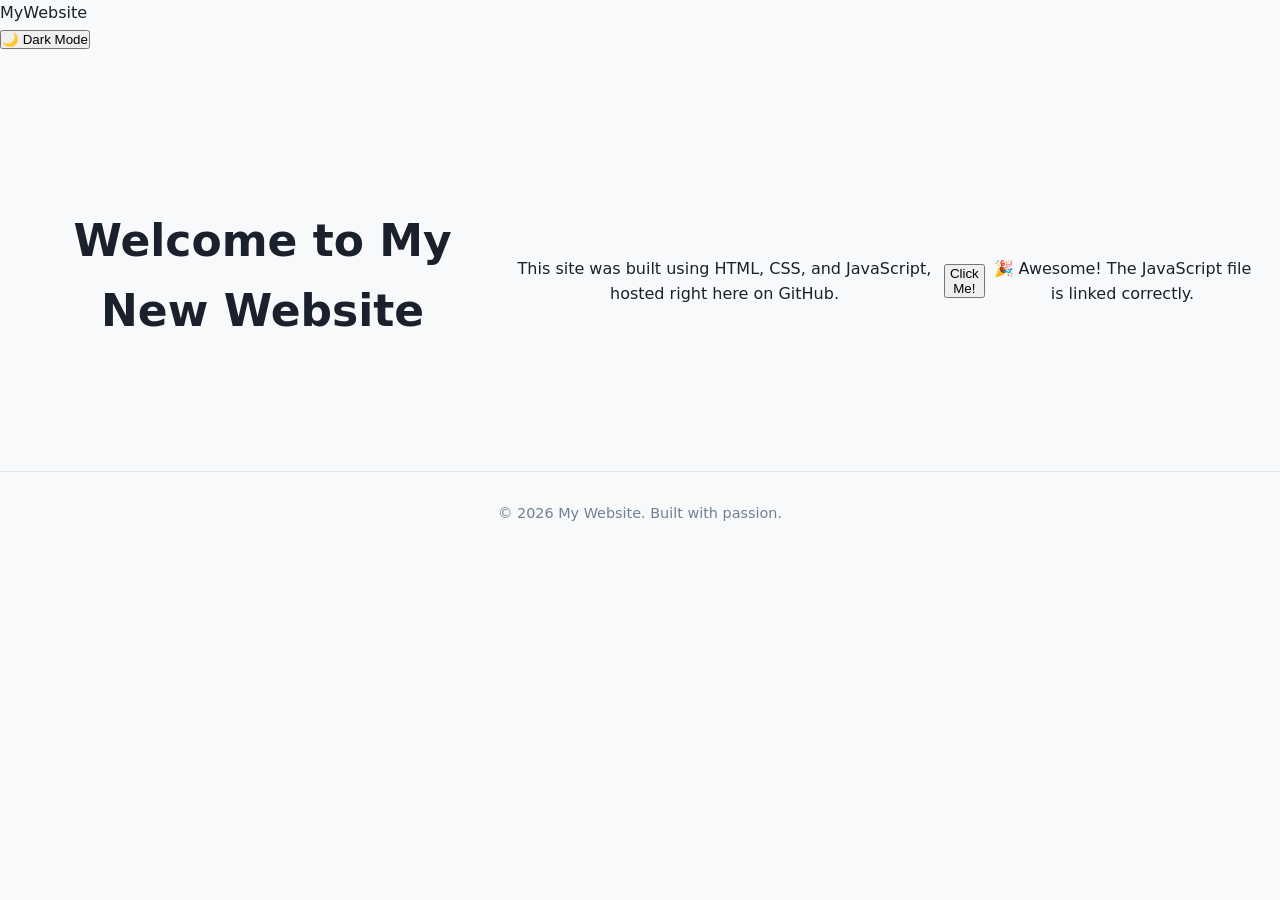
==== commit ea7245d1: "Update index.html" ====
--- a/index.html
+++ b/index.html
@@ -3,184 +3,27 @@
 <head>
     <meta charset="UTF-8">
     <meta name="viewport" content="width=device-width, initial-scale=1.0">
-    <title>Xuenong Hu | Engineering Portfolio</title>
+    <title>My GitHub Website</title>
     <link rel="stylesheet" href="style.css">
-    <link rel="stylesheet" href="https://cdnjs.cloudflare.com/ajax/libs/font-awesome/6.4.0/css/all.min.css">
-
-    <link rel="help" type="text/markdown" href="/llms.txt">
-
-    <meta name="description" content="Professional engineering portfolio of Xuenong Hu, Research Engineer at GE Vernova. Specializing in Sustainable Energy Systems, smart grids, and utility-scale power infrastructure design.">
-    <meta name="keywords" content="Xuenong Hu, GE Vernova, Shanghai Electric, Research Engineer, Power Systems Engineering, Sustainable Energy, Smart Grid, Tsinghua University Portfolio">
-    <meta name="author" content="Xuenong Hu">
-
-    <meta property="og:type" content="website">
-    <meta property="og:url" content="https://xuenonghu.github.io/index.html">
-    <meta property="og:title" content="Xuenong Hu | Sustainable Energy Research Engineer">
-    <meta property="og:description" content="Designing, optimizing, and deploying industrial-scale solutions for the next generation of global power infrastructure.">
-    <meta property="og:image" content="https://xuenonghu.github.io/headshot.jpg">
-
-    <script type="application/ld+json">
-    {
-      "@context": "https://schema.org",
-      "@type": "Person",
-      "name": "Xuenong Hu",
-      "jobTitle": "Research Engineer",
-      "worksFor": {
-        "@type": "Organization",
-        "name": "GE Vernova"
-      },
-      "alumniOf": {
-        "@type": "Organization",
-        "name": "Tsinghua University"
-      },
-      "address": {
-        "@type": "PostalAddress",
-        "addressLocality": "Niskayuna",
-        "addressRegion": "NY",
-        "addressCountry": "US"
-      },
-      "url": "https://xuenonghu.github.io/index.html",
-      "sameAs": [
-        "https://www.linkedin.com/in/xuenong-hu-925019416",
-        "https://github.com/xuenonghu",
-        "https://x.com/XuenongHu",
-        "https://www.instagram.com/xuenong.hu/",
-        "https://www.facebook.com/profile.php?id=61590784588778"
-      ],
-      "knowsAbout": ["Sustainable Energy Systems", "Smart Grid Infrastructure", "Power Systems Engineering", "Transient Stability Modeling", "Renewable Integration"]
-    }
-    </script>
 </head>
 <body>
 
-    <nav class="navbar">
-        <div class="nav-container">
-            <a href="index.html" class="nav-logo">Xuenong Hu</a>
-            <ul class="nav-menu" id="nav-menu">
-                <li><a href="#about" class="nav-link">About</a></li>
-                <li><a href="experience.html" class="nav-link">Experience</a></li>
-                <li><a href="projects.html" class="nav-link">Projects</a></li>
-                <li><a href="blog.html" class="nav-link">Blog</a></li>
-                <li><a href="#contact" class="nav-link">Contact</a></li>
-                <li><button id="theme-toggle" class="theme-btn">🌙 Dark Mode</button></li>
-            </ul>
-            <button class="hamburger" id="hamburger" aria-label="Toggle navigation menu">
-                <i class="fas fa-bars"></i>
-            </button>
-        </div>
-    </nav>
+    <header>
+        <div class="logo">MyWebsite</div>
+        <button id="theme-toggle">🌓 Toggle Mode</button>
+    </header>
 
-    <main style="padding-top: 80px;">
-        <header class="hero">
-            <div class="hero-content">
-                <h1>Hi, I'm <span class="highlight">Xuenong Hu</span></h1>
-                <h2>Research Engineer | <span class="typing-text">Sustainable Energy Systems.</span></h2>
-                <p>I design, optimize, and deploy industrial-scale solutions for the next generation of global power infrastructure.</p>
-                <a href="projects.html" class="btn">View My Work</a>
-            </div>
-        </header>
-
-        <section id="about" class="section">
-            <h2 class="section-title">About Me</h2>
-            <div class="about-container">
-                <div class="about-text">
-                    <p>Hello! I am a <strong>Research Engineer at GE Vernova</strong> specializing in Sustainable Energy Systems based in Niskayuna, New York. Having recently relocated my family from China to the United States to start this new chapter, my core engineering philosophy centers on bridging the gap between cutting-edge theoretical simulation and practical, stable physical deployments.</p>
-                    
-                    <p>Prior to my current role in the US, I spent nearly 28 years in China with <strong>Shanghai Electric Group Co., Ltd.</strong>, where I progressed from a foundational systems engineer to Senior Engineer, Project Manager, and Technical Lead. Bringing decades of seasoned international experience, I specialize in transient stability modeling, green energy asset management, complex system reliability optimization, and executing multi-million-dollar energy infrastructure initiatives aimed at meeting aggressive carbon reduction goals.</p>
-                    
-                    <div class="metrics-dashboard">
-                        <div class="metric-item">
-                            <span class="metric-number">28+</span>
-                            <span class="metric-label">Years Power Grid Experience</span>
-                        </div>
-                        <div class="metric-item">
-                            <span class="metric-number">GW+</span>
-                            <span class="metric-label">Renewable Integration Pipeline</span>
-                        </div>
-                        <div class="metric-item">
-                            <span class="metric-number">MILP</span>
-                            <span class="metric-label">Optimization Frameworks</span>
-                        </div>
-                    </div>
-
-                    <p>Here are a few core competencies and technical tools I focus on:</p>
-                    <ul class="skills-list">
-                        <li><i class="fas fa-caret-right class-accent-icon"></i> Renewable Integration</li>
-                        <li><i class="fas fa-caret-right class-accent-icon"></i> Smart Grid Infrastructure</li>
-                        <li><i class="fas fa-caret-right class-accent-icon"></i> MATLAB / Simulink</li>
-                        <li><i class="fas fa-caret-right class-accent-icon"></i> Python / Data Modeling</li>
-                        <li><i class="fas fa-caret-right class-accent-icon"></i> Energy Storage Systems</li>
-                        <li><i class="fas fa-caret-right class-accent-icon"></i> Thermal Power Optimization</li>
-                    </ul>
-                </div>
-
-                <div class="about-image">
-                    <img src="headshot.jpg" alt="Xuenong Hu Professional Headshot" loading="lazy">
-                </div>
-            </div>
-        </section>
-
-        <section id="projects" class="section bg-light">
-            <h2 class="section-title">Featured Projects</h2>
-            <div class="projects-grid">
-                
-                <div class="project-card">
-                    <div class="project-content">
-                        <div class="project-icons">
-                            <i class="fas fa-bolt"></i>
-                            <div class="external-links">
-                                <a href="https://github.com/xuenonghu" target="_blank" rel="noopener" aria-label="GitHub Repository"><i class="fa-brands fa-github"></i></a>
-                            </div>
-                        </div>
-                        <h3>Transient Stability & Frequency Response Simulator</h3>
-                        <p class="project-description">An analytical simulation framework modeling multi-bus power grid frequency contingencies and integrating simulated battery storage control parameters.</p>
-                        <ul class="project-tech">
-                            <li>MATLAB</li>
-                            <li>Simulink</li>
-                            <li>Transient Analysis</li>
-                        </ul>
-                    </div>
-                </div>
-
-                <div class="project-card">
-                    <div class="project-content">
-                        <div class="project-icons">
-                            <i class="fas fa-calculator"></i>
-                            <div class="external-links">
-                                <a href="https://github.com/xuenonghu" target="_blank" rel="noopener" aria-label="GitHub Repository"><i class="fa-brands fa-github"></i></a>
-                            </div>
-                        </div>
-                        <h3>BESS Dispatch Optimizer</h3>
-                        <p class="project-description">A mathematical dispatch scheduling engine utilizing programming algorithms to optimize charge/discharge profiles under volatile localized parameters.</p>
-                        <ul class="project-tech">
-                            <li>Python</li>
-                            <li>NumPy / SciPy</li>
-                            <li>Optimization</li>
-                        </ul>
-                    </div>
-                </div>
-
-            </div>
-            
-            <div style="text-align: center; margin-top: 40px;">
-                <a href="projects.html" class="btn">View All Engineering Projects</a>
-            </div>
-        </section>
-
-        <section id="contact" class="section" style="padding: 60px 20px; text-align: center;">
-            <h2 class="section-title">Get In Touch</h2>
-            <p style="max-width: 500px; margin: 0 auto 30px auto;">
-                Whether you want to discuss power grid resiliency, modeling frameworks, or industry insights, feel free to drop a message.
-            </p>
-            <div style="display: flex; justify-content: center; gap: 30px; font-size: 1.5rem;">
-                <a href="https://www.linkedin.com/in/xuenong-hu-925019416" target="_blank" rel="noopener"><i class="fab fa-linkedin"></i></a>
-                <a href="https://github.com/xuenonghu" target="_blank" rel="noopener"><i class="fab fa-github"></i></a>
-            </div>
+    <main>
+        <section class="hero">
+            <h1>Welcome to My New Website</h1>
+            <p>This site was built using HTML, CSS, and JavaScript, hosted right here on GitHub.</p>
+            <button id="cta-btn">Click Me!</button>
+            <p id="message" class="hidden">🎉 Awesome! The JavaScript file is linked correctly.</p>
         </section>
     </main>
 
     <footer>
-        <p>Designed & Built by Xuenong Hu &copy; 2026</p>
+        <p>&copy; 2026 My Website. Built with passion.</p>
     </footer>
 
     <script src="script.js"></script>
--- a/style.css
+++ b/style.css
@@ -1,5 +1,5 @@
 /* ==========================================================================
-   Global Theme & Custom CSS Variables
+   Global Theme Settings
    ========================================================================== */
 :root {
     --bg-main: #f8f9fa;
@@ -7,26 +7,24 @@
     --text-primary: #1a202c;
     --text-secondary: #4a5568;
     --text-muted: #718096;
-    --accent: #005a9c; /* Professional Power Systems Blue */
+    --accent: #005a9c;
     --white: #ffffff;
     --border: #e2e8f0;
-    --transition: all 0.3s ease;
-}
-
-/* Dark mode configurations triggered safely via JavaScript */
+}
+
 [data-theme="dark"] {
     --bg-main: #0a0f1d;
     --bg-light: #131c2e;
     --text-primary: #f7fafc;
     --text-secondary: #cbd5e1;
     --text-muted: #94a3b8;
-    --accent: #38bdf8; /* Energy Cyan */
+    --accent: #38bdf8;
     --white: #ffffff;
     --border: #1e293b;
 }
 
 /* ==========================================================================
-   Base Component Overrides
+   Base Elements
    ========================================================================== */
 * {
     margin: 0;
@@ -39,20 +37,19 @@
     background-color: var(--bg-main);
     color: var(--text-primary);
     line-height: 1.6;
-    transition: background-color var(--transition), color var(--transition);
+    transition: background-color 0.3s ease, color 0.3s ease;
 }
 
 a {
     color: var(--accent);
     text-decoration: none;
-    transition: var(--transition);
+    transition: opacity 0.3s ease;
 }
 
 a:hover {
     opacity: 0.8;
 }
 
-/* Structural Spacing Containers */
 .section {
     padding: 60px 20px;
     max-width: 1100px;
@@ -60,11 +57,11 @@
 }
 
 .bg-light {
-    background-color: var(--bg-light) !important;
-}
-
-/* ==========================================================================
-   Unified Navigation Design
+    background-color: var(--bg-light);
+}
+
+/* ==========================================================================
+   Navigation Component
    ========================================================================== */
 .navbar {
     position: fixed;
@@ -74,7 +71,6 @@
     background-color: var(--bg-light);
     border-bottom: 1px solid var(--border);
     z-index: 1000;
-    transition: background-color var(--transition), border var(--transition);
 }
 
 .nav-container {
@@ -89,7 +85,7 @@
 .nav-logo {
     font-weight: 700;
     font-size: 1.25rem;
-    color: var(--text-primary) !important;
+    color: var(--text-primary);
 }
 
 .nav-menu {
@@ -100,12 +96,12 @@
 }
 
 .nav-link {
-    color: var(--text-secondary) !important;
+    color: var(--text-secondary);
     font-weight: 500;
 }
 
 .nav-link:hover, .nav-link.active {
-    color: var(--accent) !important;
+    color: var(--accent);
 }
 
 .theme-btn {
@@ -116,7 +112,7 @@
     cursor: pointer;
     color: var(--text-primary);
     font-size: 0.85rem;
-    transition: var(--transition);
+    transition: background-color 0.3s ease;
 }
 
 .theme-btn:hover {
@@ -133,7 +129,7 @@
 }
 
 /* ==========================================================================
-   Hero Landing Header
+   Hero Section
    ========================================================================== */
 .hero {
     display: flex;
@@ -171,11 +167,11 @@
 .btn {
     display: inline-block;
     background-color: var(--accent);
-    color: var(--white) !important;
+    color: var(--white);
     padding: 12px 28px;
     border-radius: 6px;
     font-weight: 600;
-    transition: var(--transition);
+    transition: transform 0.3s ease, opacity 0.3s ease;
 }
 
 .btn:hover {
@@ -184,7 +180,7 @@
 }
 
 /* ==========================================================================
-   About Me Layout Structures
+   About Layout
    ========================================================================== */
 .section-title {
     font-size: 2rem;
@@ -231,7 +227,6 @@
     border: 1px solid var(--border);
 }
 
-/* Custom Statistics Counter Board */
 .metrics-dashboard {
     display: flex;
     gap: 20px;
@@ -259,7 +254,6 @@
     color: var(--text-muted);
 }
 
-/* Skills Framework Matrix */
 .skills-list {
     list-style: none;
     display: grid;
@@ -277,24 +271,24 @@
 }
 
 /* ==========================================================================
-   Multi-Tier Grid Formats (Projects & Architecture)
-   ========================================================================== */
-.projects-grid, .blog-container {
+   Projects Grid
+   ========================================================================== */
+.projects-grid {
     display: grid;
     grid-template-columns: repeat(auto-fit, minmax(320px, 1fr));
     gap: 30px;
     margin-top: 20px;
 }
 
-.project-card, .blog-card {
-    background-color: var(--bg-light) !important;
-    border: 1px solid var(--border) !important;
+.project-card {
+    background-color: var(--bg-light);
+    border: 1px solid var(--border);
     border-radius: 8px;
     padding: 25px;
-    transition: var(--transition);
-}
-
-.project-card:hover, .blog-card:hover {
+    transition: transform 0.3s ease, box-shadow 0.3s ease;
+}
+
+.project-card:hover {
     transform: translateY(-5px);
     box-shadow: 0 8px 24px rgba(0, 0, 0, 0.05);
 }
@@ -311,14 +305,14 @@
     color: var(--text-primary);
 }
 
-.project-card h3, .blog-card h3 {
-    color: var(--text-primary) !important;
+.project-card h3 {
+    color: var(--text-primary);
     font-size: 1.25rem;
     margin-bottom: 10px;
 }
 
-.project-description, .blog-card p {
-    color: var(--text-secondary) !important;
+.project-description {
+    color: var(--text-secondary);
     font-size: 0.95rem;
     margin-bottom: 20px;
 }
@@ -340,7 +334,7 @@
 }
 
 /* ==========================================================================
-   Global Footer Component Configuration
+   Footer Component
    ========================================================================== */
 footer {
     text-align: center;
@@ -352,7 +346,7 @@
 }
 
 /* ==========================================================================
-   Responsive Adaptation System
+   Media Queries
    ========================================================================== */
 @media (max-width: 768px) {
     .about-container {
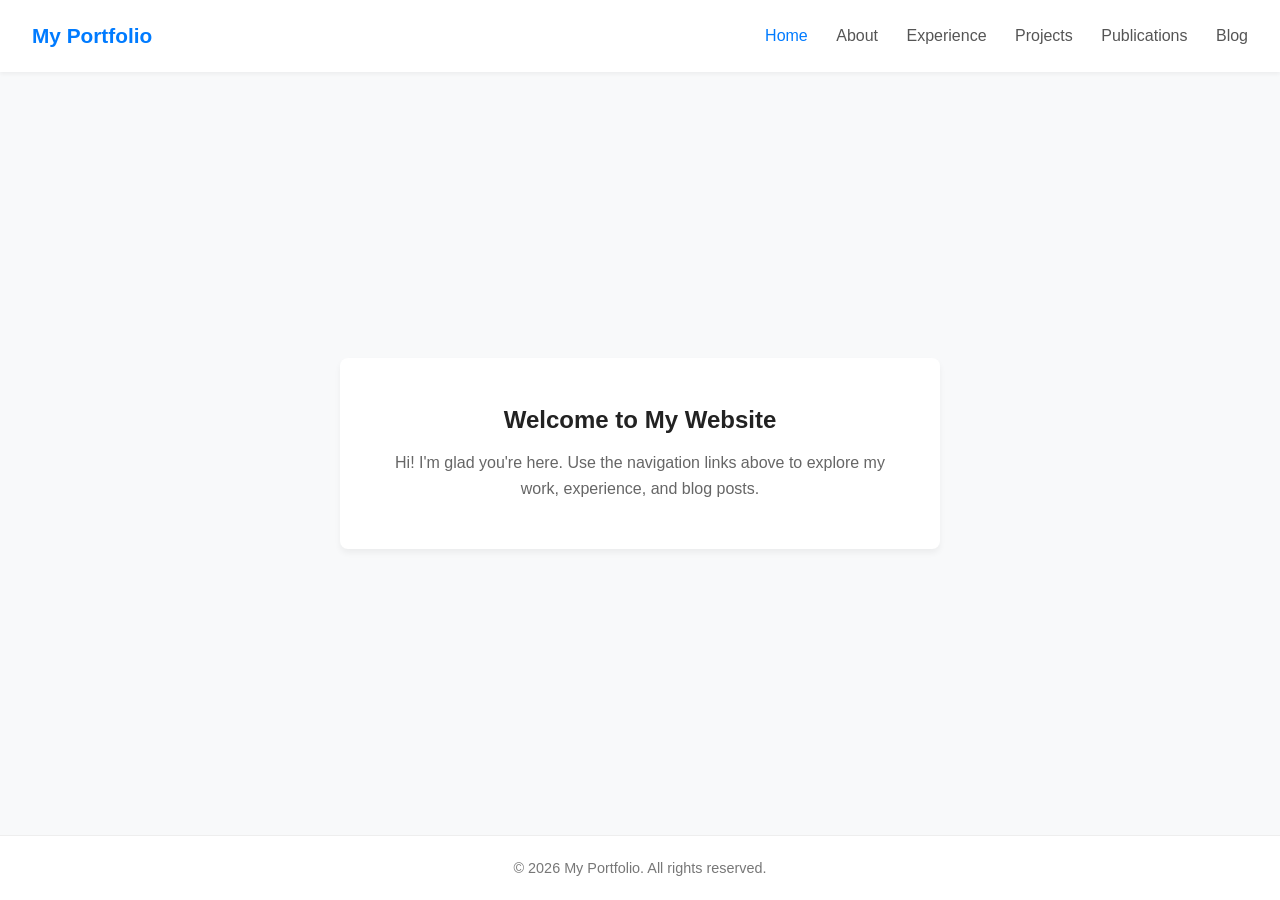
==== commit 0a817f4f: "Add files via upload" ====
--- a/index.html
+++ b/index.html
@@ -3,29 +3,33 @@
 <head>
     <meta charset="UTF-8">
     <meta name="viewport" content="width=device-width, initial-scale=1.0">
-    <title>My GitHub Website</title>
+    <title>My Portfolio</title>
     <link rel="stylesheet" href="style.css">
 </head>
 <body>
 
     <header>
-        <div class="logo">MyWebsite</div>
-        <button id="theme-toggle">🌓 Toggle Mode</button>
+        <div class="logo">My Portfolio</div>
+        <nav>
+            <a href="index.html" class="active">Home</a>
+            <a href="about.html">About</a>
+            <a href="experience.html">Experience</a>
+            <a href="projects.html">Projects</a>
+            <a href="publications.html">Publications</a>
+            <a href="blog.html">Blog</a>
+        </nav>
     </header>
 
     <main>
         <section class="hero">
-            <h1>Welcome to My New Website</h1>
-            <p>This site was built using HTML, CSS, and JavaScript, hosted right here on GitHub.</p>
-            <button id="cta-btn">Click Me!</button>
-            <p id="message" class="hidden">🎉 Awesome! The JavaScript file is linked correctly.</p>
+            <h1>Welcome to My Website</h1>
+            <p>Hi! I'm glad you're here. Use the navigation links above to explore my work, experience, and blog posts.</p>
         </section>
     </main>
 
     <footer>
-        <p>&copy; 2026 My Website. Built with passion.</p>
+        <p>&copy; 2026 My Portfolio. All rights reserved.</p>
     </footer>
 
-    <script src="script.js"></script>
 </body>
-</html>
+</html>
--- a/style.css
+++ b/style.css
@@ -1,364 +1,76 @@
-/* ==========================================================================
-   Global Theme Settings
-   ========================================================================== */
-:root {
-    --bg-main: #f8f9fa;
-    --bg-light: #ffffff;
-    --text-primary: #1a202c;
-    --text-secondary: #4a5568;
-    --text-muted: #718096;
-    --accent: #005a9c;
-    --white: #ffffff;
-    --border: #e2e8f0;
-}
-
-[data-theme="dark"] {
-    --bg-main: #0a0f1d;
-    --bg-light: #131c2e;
-    --text-primary: #f7fafc;
-    --text-secondary: #cbd5e1;
-    --text-muted: #94a3b8;
-    --accent: #38bdf8;
-    --white: #ffffff;
-    --border: #1e293b;
-}
-
-/* ==========================================================================
-   Base Elements
-   ========================================================================== */
 * {
     margin: 0;
     padding: 0;
     box-sizing: border-box;
+    font-family: 'Segoe UI', Arial, sans-serif;
 }
 
 body {
-    font-family: system-ui, -apple-system, BlinkMacSystemFont, 'Segoe UI', Roboto, sans-serif;
-    background-color: var(--bg-main);
-    color: var(--text-primary);
-    line-height: 1.6;
-    transition: background-color 0.3s ease, color 0.3s ease;
+    background-color: #f8f9fa;
+    color: #333;
+    display: flex;
+    flex-direction: column;
+    min-height: 100vh;
 }
 
-a {
-    color: var(--accent);
-    text-decoration: none;
-    transition: opacity 0.3s ease;
-}
-
-a:hover {
-    opacity: 0.8;
-}
-
-.section {
-    padding: 60px 20px;
-    max-width: 1100px;
-    margin: 0 auto;
-}
-
-.bg-light {
-    background-color: var(--bg-light);
-}
-
-/* ==========================================================================
-   Navigation Component
-   ========================================================================== */
-.navbar {
-    position: fixed;
-    top: 0;
-    left: 0;
-    width: 100%;
-    background-color: var(--bg-light);
-    border-bottom: 1px solid var(--border);
-    z-index: 1000;
-}
-
-.nav-container {
+header {
+    background-color: #ffffff;
     display: flex;
     justify-content: space-between;
     align-items: center;
-    max-width: 1100px;
-    margin: 0 auto;
-    padding: 20px;
+    padding: 1.5rem 2rem;
+    box-shadow: 0 2px 4px rgba(0,0,0,0.05);
 }
 
-.nav-logo {
-    font-weight: 700;
-    font-size: 1.25rem;
-    color: var(--text-primary);
+.logo {
+    font-size: 1.3rem;
+    font-weight: bold;
+    color: #007bff;
 }
 
-.nav-menu {
-    display: flex;
-    list-style: none;
-    gap: 25px;
-    align-items: center;
-}
-
-.nav-link {
-    color: var(--text-secondary);
+nav a {
+    text-decoration: none;
+    color: #555;
+    margin-left: 1.5rem;
     font-weight: 500;
 }
 
-.nav-link:hover, .nav-link.active {
-    color: var(--accent);
+nav a:hover, nav a.active {
+    color: #007bff;
 }
 
-.theme-btn {
-    background: none;
-    border: 1px solid var(--border);
-    padding: 6px 14px;
-    border-radius: 20px;
-    cursor: pointer;
-    color: var(--text-primary);
-    font-size: 0.85rem;
-    transition: background-color 0.3s ease;
+main {
+    flex: 1;
+    display: flex;
+    justify-content: center;
+    align-items: center;
+    padding: 2rem;
 }
 
-.theme-btn:hover {
-    background-color: var(--border);
-}
-
-.hamburger {
-    display: none;
-    background: none;
-    border: none;
-    color: var(--text-primary);
-    font-size: 1.5rem;
-    cursor: pointer;
-}
-
-/* ==========================================================================
-   Hero Section
-   ========================================================================== */
 .hero {
-    display: flex;
-    align-items: center;
-    justify-content: center;
+    background: white;
+    padding: 3rem;
+    border-radius: 8px;
     text-align: center;
-    min-height: 40vh;
-    padding: 140px 20px 40px 20px;
+    box-shadow: 0 4px 6px rgba(0,0,0,0.05);
+    max-width: 600px;
 }
 
 .hero h1 {
-    font-size: 2.75rem;
-    margin-bottom: 10px;
-    color: var(--text-primary);
+    margin-bottom: 1rem;
+    color: #222;
 }
 
-.highlight {
-    color: var(--accent);
+.hero p {
+    color: #666;
+    line-height: 1.6;
 }
 
-.hero h2 {
-    font-size: 1.5rem;
-    color: var(--text-secondary);
-    margin-bottom: 25px;
-    font-weight: 500;
-}
-
-.typing-text {
-    color: var(--accent);
-    font-weight: 600;
-    border-right: 2px solid var(--accent);
-    padding-right: 5px;
-}
-
-.btn {
-    display: inline-block;
-    background-color: var(--accent);
-    color: var(--white);
-    padding: 12px 28px;
-    border-radius: 6px;
-    font-weight: 600;
-    transition: transform 0.3s ease, opacity 0.3s ease;
-}
-
-.btn:hover {
-    transform: translateY(-2px);
-    opacity: 0.95;
-}
-
-/* ==========================================================================
-   About Layout
-   ========================================================================== */
-.section-title {
-    font-size: 2rem;
-    margin-bottom: 30px;
-    position: relative;
-    padding-bottom: 10px;
-    color: var(--text-primary);
-}
-
-.section-title::after {
-    content: '';
-    position: absolute;
-    bottom: 0;
-    left: 0;
-    width: 50px;
-    height: 4px;
-    background-color: var(--accent);
-}
-
-.about-container {
-    display: flex;
-    gap: 50px;
-    align-items: center;
-}
-
-.about-text {
-    flex: 1.5;
-}
-
-.about-text p {
-    margin-bottom: 20px;
-    color: var(--text-secondary);
-}
-
-.about-image {
-    flex: 1;
-    text-align: center;
-}
-
-.about-image img {
-    width: 100%;
-    max-width: 300px;
-    border-radius: 8px;
-    border: 1px solid var(--border);
-}
-
-.metrics-dashboard {
-    display: flex;
-    gap: 20px;
-    margin: 30px 0;
-}
-
-.metric-item {
-    flex: 1;
-    background-color: var(--bg-light);
-    border: 1px solid var(--border);
-    padding: 15px;
-    border-radius: 6px;
-    text-align: center;
-}
-
-.metric-number {
-    display: block;
-    font-size: 1.8rem;
-    font-weight: 700;
-    color: var(--accent);
-}
-
-.metric-label {
-    font-size: 0.8rem;
-    color: var(--text-muted);
-}
-
-.skills-list {
-    list-style: none;
-    display: grid;
-    grid-template-columns: repeat(auto-fit, minmax(220px, 1fr));
-    gap: 10px;
-}
-
-.skills-list li {
-    color: var(--text-secondary);
-}
-
-.class-accent-icon {
-    color: var(--accent);
-    margin-right: 6px;
-}
-
-/* ==========================================================================
-   Projects Grid
-   ========================================================================== */
-.projects-grid {
-    display: grid;
-    grid-template-columns: repeat(auto-fit, minmax(320px, 1fr));
-    gap: 30px;
-    margin-top: 20px;
-}
-
-.project-card {
-    background-color: var(--bg-light);
-    border: 1px solid var(--border);
-    border-radius: 8px;
-    padding: 25px;
-    transition: transform 0.3s ease, box-shadow 0.3s ease;
-}
-
-.project-card:hover {
-    transform: translateY(-5px);
-    box-shadow: 0 8px 24px rgba(0, 0, 0, 0.05);
-}
-
-.project-icons {
-    display: flex;
-    justify-content: space-between;
-    font-size: 1.5rem;
-    margin-bottom: 15px;
-    color: var(--accent);
-}
-
-.external-links a {
-    color: var(--text-primary);
-}
-
-.project-card h3 {
-    color: var(--text-primary);
-    font-size: 1.25rem;
-    margin-bottom: 10px;
-}
-
-.project-description {
-    color: var(--text-secondary);
-    font-size: 0.95rem;
-    margin-bottom: 20px;
-}
-
-.project-tech {
-    list-style: none;
-    display: flex;
-    flex-wrap: wrap;
-    gap: 8px;
-}
-
-.project-tech li {
-    background-color: var(--bg-main);
-    border: 1px solid var(--border);
-    font-size: 0.75rem;
-    padding: 4px 10px;
-    border-radius: 4px;
-    color: var(--text-muted);
-}
-
-/* ==========================================================================
-   Footer Component
-   ========================================================================== */
 footer {
     text-align: center;
-    padding: 30px 20px;
-    margin-top: 60px;
-    border-top: 1px solid var(--border);
-    color: var(--text-muted);
+    padding: 1.5rem;
+    background-color: #ffffff;
     font-size: 0.9rem;
-}
-
-/* ==========================================================================
-   Media Queries
-   ========================================================================== */
-@media (max-width: 768px) {
-    .about-container {
-        flex-direction: column-reverse;
-    }
-    .nav-menu {
-        display: none;
-    }
-    .hamburger {
-        display: block;
-    }
-    .metrics-dashboard {
-        flex-direction: column;
-    }
-}
+    color: #777;
+    border-top: 1px solid #eee;
+}
